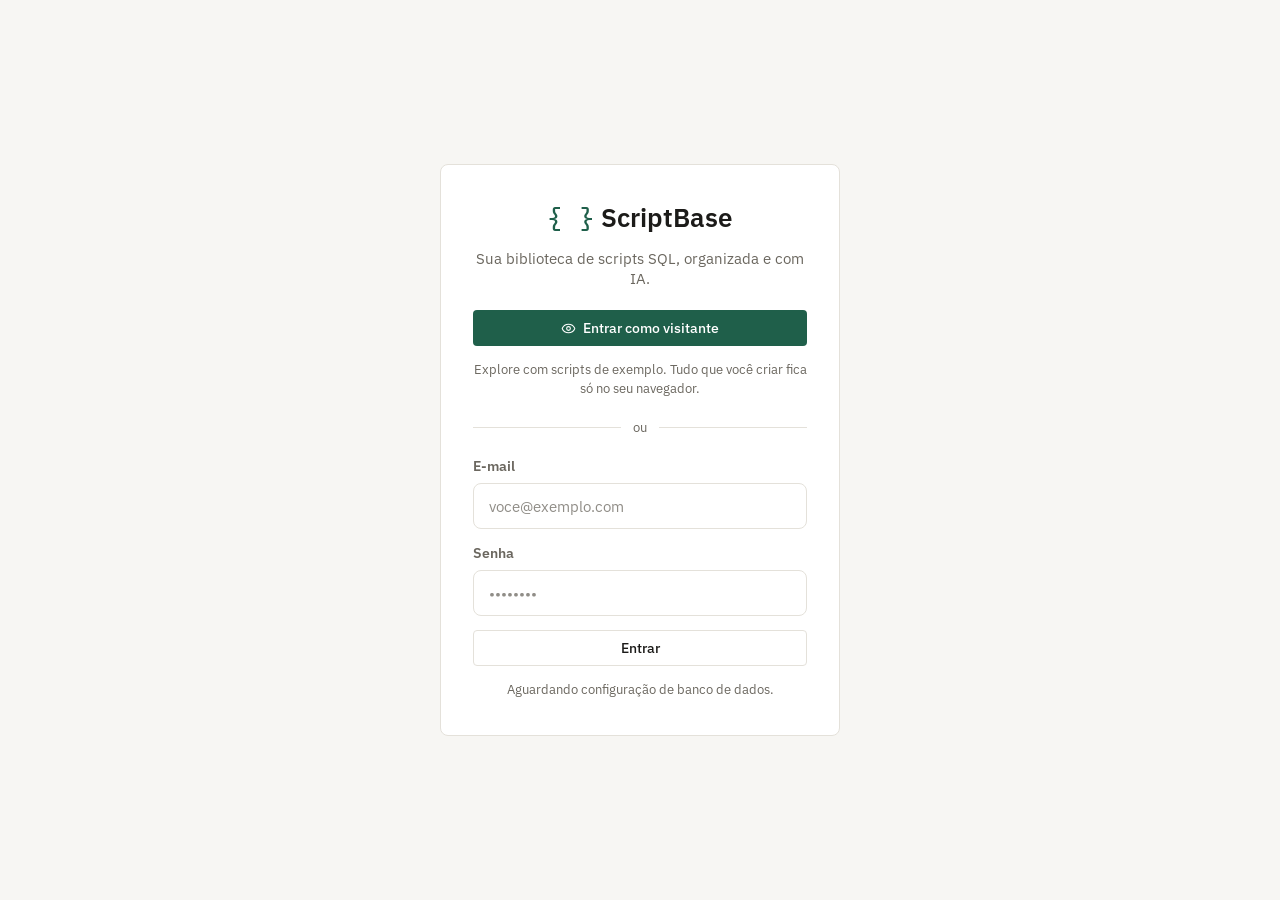
==== index.html @ dbd71451 "style(etapa 2): cabecalho e botoes sem emojis, icones de linha, busca com atalho" ====
<!DOCTYPE html>
<html lang="pt-BR">
<head>
    <meta charset="UTF-8">
    <meta name="viewport" content="width=device-width, initial-scale=1.0">
    <title>ScriptBase | Biblioteca de Scripts SQL com IA</title>
    <meta name="description" content="Biblioteca pessoal de scripts SQL com busca, tags, histórico e diagnóstico de erros com IA.">

    <link rel="preconnect" href="https://fonts.googleapis.com">
    <link rel="preconnect" href="https://fonts.gstatic.com" crossorigin>
    <link href="https://fonts.googleapis.com/css2?family=IBM+Plex+Mono:wght@400;500&family=IBM+Plex+Sans:wght@400;500;600&display=swap" rel="stylesheet">
    <!-- Prism.js (o realce de sintaxe usa as cores do tema em styles.css) -->
    <link rel="stylesheet" href="styles.css">
    <script src="theme.js"></script>
</head>
<body>

    <!-- Ícones de linha (estilo Lucide), usados com <svg class="icon"><use href="#i-nome"/></svg> -->
    <svg width="0" height="0" style="position:absolute" aria-hidden="true" focusable="false">
        <symbol id="i-search" viewBox="0 0 24 24"><circle cx="11" cy="11" r="7"/><path d="m20 20-3.5-3.5"/></symbol>
        <symbol id="i-alert" viewBox="0 0 24 24"><path d="M12 9v4M12 17h.01"/><path d="M10.3 3.9 1.8 18a2 2 0 0 0 1.7 3h17a2 2 0 0 0 1.7-3L13.7 3.9a2 2 0 0 0-3.4 0Z"/></symbol>
        <symbol id="i-download" viewBox="0 0 24 24"><path d="M12 3v12M7 10l5 5 5-5M5 21h14"/></symbol>
        <symbol id="i-upload" viewBox="0 0 24 24"><path d="M12 21V9M7 14l5-5 5 5M5 3h14"/></symbol>
        <symbol id="i-plus" viewBox="0 0 24 24"><path d="M12 5v14M5 12h14"/></symbol>
        <symbol id="i-x" viewBox="0 0 24 24"><path d="M18 6 6 18M6 6l12 12"/></symbol>
        <symbol id="i-copy" viewBox="0 0 24 24"><rect x="9" y="9" width="11" height="11" rx="2"/><path d="M5 15V6a2 2 0 0 1 2-2h8"/></symbol>
        <symbol id="i-files" viewBox="0 0 24 24"><path d="M20 7h-3a2 2 0 0 1-2-2V2"/><path d="M9 18a2 2 0 0 1-2-2V4a2 2 0 0 1 2-2h7l4 4v10a2 2 0 0 1-2 2Z"/><path d="M3 7.6v12.8A1.6 1.6 0 0 0 4.6 22h9.8"/></symbol>
        <symbol id="i-trash" viewBox="0 0 24 24"><path d="M3 6h18"/><path d="M19 6v14a2 2 0 0 1-2 2H7a2 2 0 0 1-2-2V6"/><path d="M8 6V4a2 2 0 0 1 2-2h4a2 2 0 0 1 2 2v2"/><path d="M10 11v6M14 11v6"/></symbol>
        <symbol id="i-save" viewBox="0 0 24 24"><path d="M15.2 3a2 2 0 0 1 1.4.6l3.8 3.8a2 2 0 0 1 .6 1.4V19a2 2 0 0 1-2 2H5a2 2 0 0 1-2-2V5a2 2 0 0 1 2-2z"/><path d="M17 21v-7a1 1 0 0 0-1-1H8a1 1 0 0 0-1 1v7"/><path d="M7 3v4a1 1 0 0 0 1 1h7"/></symbol>
        <symbol id="i-sparkles" viewBox="0 0 24 24"><path d="M9.9 15.5A2 2 0 0 0 8.5 14.1l-6.1-1.6a.5.5 0 0 1 0-1L8.5 9.9A2 2 0 0 0 9.9 8.5l1.6-6.1a.5.5 0 0 1 1 0l1.6 6.1a2 2 0 0 0 1.4 1.4l6.1 1.6a.5.5 0 0 1 0 1l-6.1 1.6a2 2 0 0 0-1.4 1.4l-1.6 6.1a.5.5 0 0 1-1 0z"/><path d="M20 3v4M22 5h-4"/></symbol>
        <symbol id="i-star" viewBox="0 0 24 24"><path d="m12 3 2.7 5.6 6.1.9-4.4 4.3 1 6.1L12 17l-5.4 2.9 1-6.1L3.2 9.5l6.1-.9L12 3Z"/></symbol>
        <symbol id="i-image" viewBox="0 0 24 24"><rect x="3" y="3" width="18" height="18" rx="2"/><circle cx="9" cy="9" r="2"/><path d="m21 15-3.1-3.1a2 2 0 0 0-2.8 0L6 21"/></symbol>
        <symbol id="i-eye" viewBox="0 0 24 24"><path d="M2.1 12.3a1 1 0 0 1 0-.7 10.8 10.8 0 0 1 19.8 0 1 1 0 0 1 0 .7 10.8 10.8 0 0 1-19.8 0"/><circle cx="12" cy="12" r="3"/></symbol>
    </svg>

    <!-- ============================================================
         TELA DE ENTRADA (visitante ou dono)
         ============================================================ -->
    <section id="authScreen" class="auth-screen">
        <div class="auth-card">
            <div class="auth-logo"><span>{ }</span> ScriptBase</div>
            <p class="auth-tagline">Sua biblioteca de scripts SQL, organizada e com IA.</p>

            <button type="button" class="btn btn-primary btn-block" id="btnVisitor"><svg class="icon" aria-hidden="true"><use href="#i-eye"/></svg>Entrar como visitante</button>
            <p class="auth-hint">Explore com scripts de exemplo. Tudo que você criar fica só no seu navegador.</p>

            <div class="auth-divider"><span>ou</span></div>

            <form id="loginForm" autocomplete="on">
                <div class="input-group">
                    <label for="loginEmail">E-mail</label>
                    <input type="email" id="loginEmail" placeholder="voce@exemplo.com" autocomplete="username" required>
                </div>
                <div class="input-group">
                    <label for="loginPassword">Senha</label>
                    <input type="password" id="loginPassword" placeholder="••••••••" autocomplete="current-password" required>
                </div>
                <button type="submit" class="btn btn-outline btn-block" id="btnLogin">Entrar</button>
                <p class="auth-hint" id="authHint">Entre com seu e-mail e senha.</p>
                <p class="auth-error" id="authError" role="alert" hidden></p>
            </form>
        </div>
    </section>

    <!-- ============================================================
         APLICAÇÃO
         ============================================================ -->
    <div id="appShell" class="app-shell" hidden>

        <header class="topbar">
            <div class="logo"><h1><span>{ }</span> ScriptBase</h1></div>

            <div class="topbar-actions">
                <div class="search-bar">
                    <svg class="icon search-icon" aria-hidden="true"><use href="#i-search"/></svg>
                    <input type="search" id="searchInput" placeholder="Buscar por título, descrição, erro ou código" aria-label="Buscar scripts" autocomplete="off">
                    <kbd>/</kbd>
                </div>
                <button type="button" class="btn btn-ai" id="btnAiDiagnose" title="Cole o erro e a IA indica o script"><svg class="icon" aria-hidden="true"><use href="#i-alert"/></svg>Diagnosticar erro</button>
                <button type="button" class="btn btn-quiet" id="btnExport" title="Baixar backup em JSON"><svg class="icon" aria-hidden="true"><use href="#i-download"/></svg>Exportar</button>
                <button type="button" class="btn btn-quiet" id="btnImport" title="Restaurar backup JSON"><svg class="icon" aria-hidden="true"><use href="#i-upload"/></svg>Importar</button>
                <input type="file" id="importFile" accept=".json" hidden>
                <button type="button" class="btn btn-primary" id="btnNew"><svg class="icon" aria-hidden="true"><use href="#i-plus"/></svg>Novo script</button>
                <div class="seg" role="group" aria-label="Tema">
                    <button type="button" data-t="light" aria-pressed="false">Claro</button>
                    <button type="button" data-t="system" aria-pressed="true">Auto</button>
                    <button type="button" data-t="dark" aria-pressed="false">Escuro</button>
                </div>
                <div class="user-chip">
                    <span class="user-badge" id="userBadge">Visitante</span>
                    <button type="button" class="btn btn-sm btn-outline" id="btnLogout">Sair</button>
                </div>
            </div>
        </header>

        <div class="toolbar">
            <div class="tags-filter" id="tagsFilterBar" role="toolbar" aria-label="Filtrar por tag"></div>
            <div class="sort-box">
                <label for="sortSelect">Ordenar</label>
                <select id="sortSelect">
                    <option value="recent">Mais recentes</option>
                    <option value="alpha">A → Z</option>
                    <option value="used">Mais copiados</option>
                </select>
            </div>
        </div>

        <main>
            <div class="grid-container" id="cardsGrid"></div>
        </main>
    </div>

    <!-- ============================================================
         MODAL: EDITOR DE SCRIPT
         ============================================================ -->
    <div class="overlay" id="editorOverlay" role="dialog" aria-modal="true" aria-labelledby="editorTitle">
        <div class="modal editor-container">
            <div class="modal-header">
                <h2 id="editorTitle">Novo Script</h2>
                <div class="modal-header-actions">
                    <button type="button" class="btn btn-outline" id="btnModalCopy" hidden><svg class="icon" aria-hidden="true"><use href="#i-copy"/></svg>Copiar código</button>
                    <button type="button" class="btn btn-outline" id="btnCloseEditor"><svg class="icon" aria-hidden="true"><use href="#i-x"/></svg>Fechar</button>
                </div>
            </div>

            <div class="modal-body editor-body">
                <input type="hidden" id="scriptId">

                <div class="input-group full-width">
                    <label for="scriptTitle">Título da Query / Cenário</label>
                    <input type="text" id="scriptTitle" placeholder="Ex: Correção de CFOP dos produtos" maxlength="150">
                </div>

                <div class="input-group full-width">
                    <label>Módulo / Tags</label>
                    <div class="tags-selector" id="tagsSelector"></div>
                    <div class="new-tag-row">
                        <input type="text" id="newTagInput" placeholder="Criar nova tag e pressionar Enter" maxlength="30">
                        <button type="button" class="btn btn-sm btn-outline" id="btnAddTag">+ Tag</button>
                    </div>
                </div>

                <div class="input-group">
                    <label for="scriptError">Mensagem de Erro (opcional)</label>
                    <textarea id="scriptError" class="error-area" placeholder="Ex: [FireDAC][Phys][FB]Dynamic SQL Error..."></textarea>
                </div>

                <div class="input-group">
                    <label>Anexo (print da tela ou do erro)</label>
                    <div class="image-drop-zone" id="dropZone" tabindex="0">
                        <span id="dropZoneText">Arraste a imagem, cole (Ctrl+V) ou clique</span>
                        <input type="file" id="scriptImageFile" accept="image/*" hidden>
                        <img id="imagePreview" src="" alt="Pré-visualização do anexo" hidden>
                        <button type="button" class="btn btn-sm btn-outline" id="btnRemoveImage" hidden>Remover imagem</button>
                    </div>
                </div>

                <div class="input-group full-width">
                    <label for="scriptDesc">Descrição &amp; Funcionalidade</label>
                    <textarea id="scriptDesc" rows="2" placeholder="Contexto do problema e o que o script resolve..."></textarea>
                </div>

                <div class="input-group full-width">
                    <label for="scriptCode">
                        <span>Script SQL</span>
                        <span class="label-hint">Variáveis como @ID, {ID} ou [ID] pedem preenchimento ao copiar.</span>
                    </label>
                    <div class="code-wrapper">
                        <textarea id="scriptCode" spellcheck="false" autocapitalize="off" autocomplete="off"></textarea>
                        <pre aria-hidden="true"><code class="language-sql" id="codeHighlight"></code></pre>
                    </div>
                    <div class="sql-warning" id="sqlWarning" role="alert" hidden></div>
                    <div class="ai-row">
                        <button type="button" class="btn btn-sm btn-ai" id="btnAiSuggest"><svg class="icon" aria-hidden="true"><use href="#i-sparkles"/></svg>Sugerir título, descrição e tags com IA</button>
                        <span class="ai-status" id="aiSuggestStatus" aria-live="polite"></span>
                    </div>
                </div>

                <div class="logs-container full-width" id="logsContainer" hidden>
                    <div class="logs-title">Histórico de alterações</div>
                    <div id="logsList"></div>
                </div>
            </div>

            <div class="modal-footer">
                <div class="footer-left">
                    <button type="button" class="btn btn-danger" id="btnDelete" hidden><svg class="icon" aria-hidden="true"><use href="#i-trash"/></svg>Excluir</button>
                    <button type="button" class="btn btn-outline" id="btnDuplicate" hidden><svg class="icon" aria-hidden="true"><use href="#i-files"/></svg>Duplicar</button>
                </div>
                <div class="footer-right">
                    <button type="button" class="btn btn-outline" id="btnCancel">Cancelar</button>
                    <button type="button" class="btn btn-primary" id="btnSave"><svg class="icon" aria-hidden="true"><use href="#i-save"/></svg>Salvar</button>
                </div>
            </div>
        </div>
    </div>

    <!-- ============================================================
         MODAL: DIAGNÓSTICO DE ERRO COM IA
         ============================================================ -->
    <div class="overlay" id="aiOverlay" role="dialog" aria-modal="true" aria-labelledby="aiTitle">
        <div class="modal modal-md">
            <div class="modal-header">
                <h2 id="aiTitle">Diagnosticar erro</h2>
                <button type="button" class="btn btn-outline" id="btnAiClose"><svg class="icon" aria-hidden="true"><use href="#i-x"/></svg>Fechar</button>
            </div>
            <div class="modal-body">
                <div class="input-group">
                    <label for="aiErrorInput">Cole a mensagem de erro (ou descreva o problema do cliente)</label>
                    <textarea id="aiErrorInput" class="error-area ai-input" rows="5" placeholder="Ex: SQL error code = -206, Column unknown CFOP_S_E"></textarea>
                    <p class="label-hint">O erro e os títulos/descrições dos scripts são enviados ao Gemini para a análise. O código SQL não é enviado. Não inclua nomes ou dados de clientes.</p>
                </div>
                <div class="ai-row">
                    <button type="button" class="btn btn-ai" id="btnAiRun">Analisar</button>
                    <span class="ai-status" id="aiRunStatus" aria-live="polite"></span>
                </div>
                <div class="ai-result" id="aiResult" hidden></div>
            </div>
        </div>
    </div>

    <!-- ============================================================
         MODAL: PREENCHER VARIÁVEIS ANTES DE COPIAR
         ============================================================ -->
    <div class="overlay" id="varsOverlay" role="dialog" aria-modal="true" aria-labelledby="varsTitle">
        <div class="modal modal-md">
            <div class="modal-header">
                <h2 id="varsTitle">Preencher variáveis</h2>
                <button type="button" class="btn btn-outline" id="btnVarsCancel"><svg class="icon" aria-hidden="true"><use href="#i-x"/></svg>Cancelar</button>
            </div>
            <div class="modal-body">
                <p class="vars-intro">Este script tem variáveis. Preencha os valores e copie já pronto para rodar.</p>
                <div class="vars-fields" id="varsFields"></div>
                <pre class="vars-preview"><code class="language-sql" id="varsPreview"></code></pre>
            </div>
            <div class="modal-footer">
                <button type="button" class="btn btn-outline" id="btnVarsCopyRaw">Copiar sem preencher</button>
                <button type="button" class="btn btn-primary" id="btnVarsCopyFilled"><svg class="icon" aria-hidden="true"><use href="#i-copy"/></svg>Copiar com valores</button>
            </div>
        </div>
    </div>

    <div id="toast" role="status" aria-live="polite"></div>

    <!-- Prism.js -->
    <script src="https://cdnjs.cloudflare.com/ajax/libs/prism/1.29.0/prism.min.js"></script>
    <script src="https://cdnjs.cloudflare.com/ajax/libs/prism/1.29.0/components/prism-sql.min.js"></script>

    <!-- Ordem importa: dados de exemplo -> config -> SDK Supabase -> camada de dados -> IA -> interface -->
    <script src="seed.js"></script>
    <script src="config.js"></script>
    <script src="https://cdn.jsdelivr.net/npm/@supabase/supabase-js@2"></script>
    <script src="storage.js"></script>
    <script src="ai.js"></script>
    <script src="app.js"></script>
</body>
</html>
---- styles.css ----
/* ==========================================================
   ScriptBase | styles.css
   Tema "Livro-razão" (claro, escuro e automático).
   Ordem: tokens, base, auth, topbar, filtros, cards,
   modais, editor, IA, variáveis, toast, responsivo.
   ========================================================== */

/* ---------- Tokens: claro (padrão) ---------- */
:root {
    --bg: #F7F6F3;
    --card: #FFFFFF;
    --line: #E4E1DA;
    --text: #1C1B19;
    --muted: #6B675F;
    --accent: #1F5F4A;
    --accent-hover: #17493A;
    --accent-ink: #FFFFFF;
    --hover: #F0EEE9;
    --code: #F2F0EB;

    /* Realce de código */
    --k: #1F5F4A;
    --s: #8A5A1E;
    --c: #8F9690;
    --v: #3B5C8C;

    /* Pontos de categoria */
    --d-fiscal: #1F5F4A;
    --d-estoque: #8A5A1E;
    --d-financeiro: #3B5C8C;
    --d-vendas: #7A4A6B;
    --d-nfe: #2E7A86;
    --d-banco: #5E5A52;
    --d-geral: #9A968D;

    /* Estados */
    --danger: #B3382C;
    --success: #1F5F4A;
    --warning: #8A5A1E;

    --radius: 6px;
    --font-ui: 'IBM Plex Sans', system-ui, sans-serif;
    --font-mono: 'IBM Plex Mono', ui-monospace, Consolas, monospace;
    color-scheme: light;

    /* Nomes antigos, mantidos para não quebrar regras existentes */
    --bg-base: var(--bg);
    --bg-surface: var(--card);
    --bg-surface-hover: var(--hover);
    --ai: var(--accent);
    --ai-hover: var(--accent);
    --text-main: var(--text);
    --text-muted: var(--muted);
    --border: var(--line);
}

/* ---------- Tokens: escuro ---------- */
@media (prefers-color-scheme: dark) {
    :root:not([data-theme="light"]) {
        --bg: #121413;
        --card: #1A1D1B;
        --line: #2A2E2B;
        --text: #E9E7E1;
        --muted: #8F9690;
        --accent: #4FA37F;
        --accent-hover: #6BB896;
        --accent-ink: #0D1511;
        --hover: #202422;
        --code: #151816;
        --k: #4FA37F;
        --s: #C99A5B;
        --c: #6F776F;
        --v: #7FA3D6;
        --d-fiscal: #4FA37F;
        --d-estoque: #C99A5B;
        --d-financeiro: #7FA3D6;
        --d-vendas: #C08BB0;
        --d-nfe: #6BB8C4;
        --d-banco: #9C978C;
        --d-geral: #6F776F;
        --danger: #E0675B;
        --success: #4FA37F;
        --warning: #C99A5B;
        color-scheme: dark;
    }
}

:root[data-theme="dark"] {
    --bg: #121413;
    --card: #1A1D1B;
    --line: #2A2E2B;
    --text: #E9E7E1;
    --muted: #8F9690;
    --accent: #4FA37F;
    --accent-hover: #6BB896;
    --accent-ink: #0D1511;
    --hover: #202422;
    --code: #151816;
    --k: #4FA37F;
    --s: #C99A5B;
    --c: #6F776F;
    --v: #7FA3D6;
    --d-fiscal: #4FA37F;
    --d-estoque: #C99A5B;
    --d-financeiro: #7FA3D6;
    --d-vendas: #C08BB0;
    --d-nfe: #6BB8C4;
    --d-banco: #9C978C;
    --d-geral: #6F776F;
    --danger: #E0675B;
    --success: #4FA37F;
    --warning: #C99A5B;
    color-scheme: dark;
}

* { box-sizing: border-box; margin: 0; padding: 0; }

/* Garante que o atributo hidden sempre esconde, mesmo com display definido nas classes */
[hidden] { display: none !important; }

html, body { height: 100%; }

body {
    background-color: var(--bg);
    color: var(--text);
    font-family: var(--font-ui);
    overflow: hidden;
}

button, input, textarea, select { font-family: inherit; }

:focus-visible { outline: 2px solid var(--accent); outline-offset: 2px; }

/* ---------- Ícones de linha ---------- */
.icon {
    width: 15px; height: 15px; flex: none; fill: none; stroke: currentColor;
    stroke-width: 1.75; stroke-linecap: round; stroke-linejoin: round; vertical-align: -0.2em;
}
.badge-danger .icon, .sql-warning .icon { width: 13px; height: 13px; margin-right: 5px; }

/* ---------- Botões ---------- */
.btn {
    padding: 8px 14px; border-radius: 4px; border: 1px solid transparent; font-weight: 500; cursor: pointer;
    transition: background-color 0.15s, border-color 0.15s, color 0.15s; display: inline-flex; align-items: center;
    justify-content: center; gap: 7px;
    font-size: 0.88rem; color: var(--text); background: transparent; white-space: nowrap;
}
.btn:disabled { opacity: 0.5; cursor: not-allowed; }
.btn-primary { background-color: var(--accent); color: var(--accent-ink); }
.btn-primary:hover:not(:disabled) { background-color: var(--accent-hover); }
.btn-outline { border-color: var(--line); }
.btn-outline:hover:not(:disabled) { background-color: var(--hover); border-color: var(--muted); }
.btn-quiet { color: var(--muted); }
.btn-quiet:hover:not(:disabled) { background-color: var(--hover); color: var(--text); }
.btn-danger { border-color: var(--danger); color: var(--danger); }
.btn-danger:hover:not(:disabled) { background-color: var(--danger); color: var(--bg); }
.btn-ai {
    background: transparent; border-color: var(--accent); color: var(--accent);
}
.btn-ai:hover:not(:disabled) { background: var(--hover); border-color: var(--accent); color: var(--accent); }
.btn-sm { padding: 5px 10px; font-size: 0.8rem; }
.btn-block { width: 100%; }

/* ---------- Seletor de tema ---------- */
.seg { display: inline-flex; border: 1px solid var(--line); border-radius: 4px; overflow: hidden; }
.seg button {
    border: 0; background: transparent; height: 32px; padding: 0 10px; cursor: pointer;
    color: var(--muted); font-size: 0.75rem;
}
.seg button + button { border-left: 1px solid var(--line); }
.seg button:hover { color: var(--text); }
.seg button[aria-pressed="true"] { background: var(--hover); color: var(--text); font-weight: 500; }

/* ---------- Campos ---------- */
.input-group { display: flex; flex-direction: column; gap: 8px; }
.input-group label {
    font-size: 0.9rem; font-weight: 600; color: var(--muted);
    display: flex; justify-content: space-between; align-items: center; gap: 10px; flex-wrap: wrap;
}
.label-hint { font-size: 0.78rem; font-weight: 400; color: var(--warning); }

input[type="text"], input[type="email"], input[type="password"], input[type="search"], textarea, select {
    background-color: var(--card); border: 1px solid var(--line); border-radius: 8px;
    color: var(--text); padding: 12px 15px; font-size: 0.95rem; transition: border 0.2s; width: 100%;
}
input:focus, textarea:focus, select:focus { outline: none; border-color: var(--accent); }
input::placeholder, textarea::placeholder { color: var(--muted); opacity: 0.75; }
textarea { resize: vertical; }

/* ==========================================================
   TELA DE ENTRADA
   ========================================================== */
.auth-screen {
    position: fixed; inset: 0; z-index: 3000; display: flex; align-items: center; justify-content: center;
    padding: 20px; overflow-y: auto; background: var(--bg);
}
.auth-card {
    width: 100%; max-width: 400px; background: var(--card); border: 1px solid var(--line);
    border-radius: 8px; padding: 36px 32px;
    display: flex; flex-direction: column; gap: 14px;
}
.auth-logo { font-size: 1.6rem; font-weight: 600; color: var(--text); text-align: center; }
.auth-logo span { color: var(--accent); font-family: var(--font-mono); font-weight: 500; }
.auth-tagline { text-align: center; color: var(--muted); font-size: 0.95rem; margin-bottom: 8px; }
.auth-hint { font-size: 0.8rem; color: var(--muted); text-align: center; line-height: 1.5; }
.auth-error { font-size: 0.85rem; color: var(--danger); text-align: center; }
.auth-divider { display: flex; align-items: center; gap: 12px; color: var(--muted); font-size: 0.8rem; margin: 6px 0; }
.auth-divider::before, .auth-divider::after { content: ''; flex: 1; height: 1px; background: var(--line); }
#loginForm { display: flex; flex-direction: column; gap: 14px; }

/* ==========================================================
   APLICAÇÃO
   ========================================================== */
.app-shell { height: 100vh; height: 100dvh; display: flex; flex-direction: column; }

.topbar {
    background-color: var(--bg); border-bottom: 1px solid var(--line);
    padding: 16px 40px; display: flex; justify-content: space-between; align-items: center; gap: 20px; flex-wrap: wrap;
}
.logo h1 { font-size: 1.2rem; font-weight: 600; color: var(--text); display: flex; align-items: center; gap: 10px; }
.logo h1 span { color: var(--accent); font-family: var(--font-mono); font-weight: 500; }

.topbar-actions { display: flex; gap: 12px; align-items: center; flex: 1; justify-content: flex-end; flex-wrap: wrap; }
.search-bar { flex: 1; max-width: 420px; min-width: 200px; position: relative; }
.search-bar input { border-radius: 4px; background-color: var(--card); padding: 8px 34px 8px 34px; font-size: 0.88rem; }
.search-bar .search-icon { position: absolute; left: 11px; top: 50%; transform: translateY(-50%); color: var(--muted); pointer-events: none; }
kbd {
    font: 500 11px var(--font-mono); border: 1px solid var(--line); border-bottom-width: 2px; border-radius: 3px;
    padding: 0 5px; color: var(--muted); background: var(--card);
}
.search-bar kbd { position: absolute; right: 9px; top: 50%; transform: translateY(-50%); pointer-events: none; }

.user-chip { display: flex; align-items: center; gap: 8px; padding-left: 12px; border-left: 1px solid var(--line); }
.user-badge {
    font-size: 0.75rem; font-weight: 600; padding: 4px 10px; border-radius: 4px;
    background: transparent; color: var(--warning); border: 1px solid var(--warning);
}
.user-badge.owner { color: var(--success); border-color: var(--success); }

/* ---------- Filtros ---------- */
.toolbar {
    display: flex; align-items: center; justify-content: space-between; gap: 20px;
    padding: 12px 40px; background-color: var(--bg); border-bottom: 1px solid var(--line);
}
.tags-filter { display: flex; gap: 10px; overflow-x: auto; flex: 1; padding-bottom: 2px; }
.tag-chip {
    background: transparent; border: 1px solid var(--line); color: var(--muted); padding: 6px 15px;
    border-radius: 20px; cursor: pointer; transition: 0.2s; white-space: nowrap; font-size: 0.85rem; font-weight: 600;
}
.tag-chip:hover { border-color: var(--accent); color: var(--text); }
.tag-chip.active { background: var(--accent); color: var(--accent-ink); border-color: var(--accent); }

.sort-box { display: flex; align-items: center; gap: 8px; }
.sort-box label { font-size: 0.8rem; color: var(--muted); font-weight: 600; }
.sort-box select { width: auto; padding: 7px 12px; font-size: 0.85rem; background-color: var(--card); }

/* ---------- Grid de cards ---------- */
main { flex: 1; padding: 30px 40px; overflow-y: auto; }
.grid-container { display: grid; grid-template-columns: repeat(auto-fill, minmax(320px, 1fr)); gap: 24px; }

.card {
    background-color: var(--card); border: 1px solid var(--line); border-radius: var(--radius);
    padding: 22px; cursor: pointer; transition: all 0.25s ease; display: flex; flex-direction: column;
    min-height: 260px; position: relative; overflow: hidden;
}
.card:hover, .card:focus-visible { transform: translateY(-5px); border-color: var(--accent); }

.btn-star {
    position: absolute; top: 14px; right: 14px; background: transparent; border: none; padding: 4px;
    cursor: pointer; color: var(--muted); opacity: 0.6; transition: color 0.15s, opacity 0.15s; z-index: 5;
    display: grid; place-items: center;
}
.btn-star .icon { width: 17px; height: 17px; }
.btn-star:hover { opacity: 1; }
.btn-star[aria-pressed="true"] { color: var(--accent); opacity: 1; }
.btn-star[aria-pressed="true"] .icon { fill: currentColor; }

.card h3 {
    font-size: 1.05rem; color: var(--text); margin-bottom: 8px; padding-right: 40px; line-height: 1.4;
    white-space: nowrap; overflow: hidden; text-overflow: ellipsis; font-weight: 500;
}
.card h3 .icon-image { margin-left: 8px; vertical-align: text-bottom; opacity: 0.8; }
.card p.card-desc {
    font-size: 0.88rem; color: var(--muted); overflow: hidden; margin-bottom: 10px;
    display: -webkit-box; -webkit-line-clamp: 2; -webkit-box-orient: vertical; line-clamp: 2;
}
.card-snippet {
    font-family: var(--font-mono); font-size: 0.75rem; color: var(--text); background: var(--code);
    border: 1px solid var(--line); border-radius: 4px; padding: 8px 10px; margin-bottom: 10px; flex: 1;
    overflow: hidden; white-space: pre; text-overflow: ellipsis; max-height: 74px;
}
.card-tags { display: flex; gap: 5px; flex-wrap: wrap; margin-bottom: 10px; }
.card-tags span {
    background: var(--bg); border: 1px solid var(--line); font-size: 0.7rem; padding: 3px 8px;
    border-radius: 4px; color: var(--muted);
}
.card-tags .badge-danger {
    border-color: var(--danger); color: var(--danger); background: transparent; font-weight: 600;
}
.card-footer {
    border-top: 1px solid var(--line); padding-top: 12px; font-size: 0.78rem; color: var(--muted);
    display: flex; justify-content: space-between; align-items: center; gap: 8px;
}
.empty-state { text-align: center; color: var(--muted); grid-column: 1 / -1; margin-top: 50px; line-height: 1.7; }
.empty-state h2 { color: var(--text); margin-bottom: 6px; }

/* ==========================================================
   MODAIS (base)
   ========================================================== */
.overlay {
    position: fixed; inset: 0; background-color: rgba(0, 0, 0, 0.55);
    display: flex; justify-content: center; align-items: center; padding: 16px;
    opacity: 0; visibility: hidden; pointer-events: none; transition: opacity 0.25s ease, visibility 0.25s; z-index: 1000;
}
.overlay.active { opacity: 1; visibility: visible; pointer-events: all; }
#aiOverlay, #varsOverlay { z-index: 1100; }

.modal {
    background-color: var(--bg); width: 100%; border-radius: 8px; border: 1px solid var(--line);
    display: flex; flex-direction: column; overflow: hidden; max-height: 95vh;
    transform: scale(0.96); transition: transform 0.25s ease;
}
.overlay.active .modal { transform: scale(1); }
.modal-md { max-width: 640px; }
.editor-container { max-width: 1000px; height: 95vh; }

.modal-header {
    padding: 18px 28px; border-bottom: 1px solid var(--line); background-color: var(--card);
    display: flex; justify-content: space-between; align-items: center; gap: 12px;
}
.modal-header h2 { font-size: 1.15rem; color: var(--text); font-weight: 600; }
.modal-header-actions { display: flex; gap: 10px; }
.modal-body { padding: 26px 28px; overflow-y: auto; flex: 1; display: flex; flex-direction: column; gap: 18px; }
.modal-footer {
    padding: 16px 28px; border-top: 1px solid var(--line); background-color: var(--card);
    display: flex; justify-content: space-between; align-items: center; gap: 12px; flex-wrap: wrap;
}
.footer-left, .footer-right { display: flex; gap: 12px; align-items: center; }
.footer-right { margin-left: auto; }

/* ==========================================================
   EDITOR
   ========================================================== */
.editor-body { display: grid; gap: 20px; grid-template-columns: 1fr 1fr; align-content: start; }
.full-width { grid-column: 1 / -1; }

.error-area { font-family: var(--font-mono); color: var(--danger); height: 110px; resize: vertical; font-size: 0.85rem; }

/* Tags */
.tags-selector { display: flex; gap: 8px; flex-wrap: wrap; margin-top: 2px; }
.tag-pill {
    background: var(--card); border: 1px solid var(--line); padding: 6px 14px; border-radius: 20px;
    cursor: pointer; font-size: 0.85rem; color: var(--muted); transition: 0.2s; user-select: none;
}
.tag-pill:hover { border-color: var(--text); color: var(--text); }
.tag-pill.active {
    background: var(--hover); border-color: var(--accent); color: var(--accent); font-weight: 600;
}
.new-tag-row { display: flex; gap: 8px; margin-top: 4px; }
.new-tag-row input { max-width: 280px; padding: 8px 12px; font-size: 0.85rem; }

/* Realce de sintaxe: textarea transparente por cima do <pre> */
.code-wrapper { position: relative; height: 300px; background-color: var(--code); border-radius: 8px; border: 1px solid var(--line); }
.code-wrapper:focus-within { border-color: var(--accent); }
.code-wrapper textarea, .code-wrapper pre {
    margin: 0 !important; padding: 15px !important; border: none !important; border-radius: 0 !important;
    width: 100%; height: 100%; position: absolute; top: 0; left: 0; box-sizing: border-box;
    font-family: var(--font-mono) !important; font-size: 14px !important;
    line-height: 1.5 !important; letter-spacing: 0 !important; tab-size: 4; white-space: pre !important;
    word-break: normal !important; overflow: auto !important;
}
.code-wrapper textarea {
    color: transparent !important; background: transparent !important; caret-color: var(--text);
    z-index: 2; resize: none; outline: none; box-shadow: none !important;
}
.code-wrapper pre { z-index: 1; pointer-events: none; overflow: hidden !important; background: transparent !important; text-shadow: none !important; }
.code-wrapper code { font-family: inherit !important; font-size: inherit !important; line-height: inherit !important; text-shadow: none !important; }
/* Se o Prism não carregar (CDN bloqueado), mostra o texto puro do textarea */
.code-wrapper.no-prism textarea { color: var(--text) !important; }
.code-wrapper.no-prism pre { display: none; }

/* Realce de sintaxe (Prism) nas cores do tema */
code[class*="language-"], pre[class*="language-"] { color: var(--text); text-shadow: none; background: none; }
.token.comment, .token.prolog { color: var(--c); font-style: italic; }
.token.keyword { color: var(--k); font-weight: 500; }
.token.string { color: var(--s); }
.token.variable { color: var(--v); }
.token.number, .token.function, .token.boolean { color: var(--text); }
.token.operator, .token.punctuation { color: var(--muted); }

/* Aviso de SQL perigoso */
.sql-warning {
    background: transparent; border: 1px solid var(--danger); color: var(--danger);
    border-radius: 8px; padding: 10px 14px; font-size: 0.85rem; line-height: 1.5;
}

/* Linha de IA */
.ai-row { display: flex; align-items: center; gap: 12px; flex-wrap: wrap; }
.ai-status { font-size: 0.82rem; color: var(--muted); }
.ai-status.error { color: var(--danger); }

/* Drop zone da imagem */
.image-drop-zone {
    border: 2px dashed var(--line); padding: 20px; border-radius: 8px; text-align: center; cursor: pointer;
    background-color: var(--card); transition: all 0.3s ease; display: flex; flex-direction: column;
    align-items: center; justify-content: center; gap: 10px; height: 110px; min-height: 110px;
}
.image-drop-zone:hover, .image-drop-zone:focus-visible { border-color: var(--muted); }
.image-drop-zone.dragover { border-color: var(--accent); background-color: var(--hover); }
.image-drop-zone.has-image { height: auto; }
.image-drop-zone span { color: var(--muted); font-size: 0.9rem; pointer-events: none; }
.image-drop-zone img { max-width: 100%; max-height: 200px; border-radius: 4px; }

/* Histórico */
.logs-container { background: var(--card); border: 1px solid var(--line); border-radius: 8px; padding: 15px; }
.logs-title { font-size: 0.9rem; font-weight: 600; margin-bottom: 10px; color: var(--text); }
.log-item { font-size: 0.85rem; padding: 8px 0; border-bottom: 1px solid var(--line); color: var(--muted); }
.log-item:last-child { border-bottom: none; padding-bottom: 0; }
.log-date { color: var(--accent); font-weight: 600; }

/* ==========================================================
   DIAGNÓSTICO COM IA
   ========================================================== */
.ai-input { color: var(--text); height: auto; min-height: 120px; }
.ai-result { display: flex; flex-direction: column; gap: 14px; }
.ai-result .ai-summary {
    background: var(--hover); border: 1px solid var(--line); border-radius: 8px;
    padding: 14px 16px; font-size: 0.9rem; line-height: 1.6; color: var(--text);
}
.ai-candidate {
    background: var(--card); border: 1px solid var(--line); border-radius: 8px; padding: 14px 16px;
    display: flex; flex-direction: column; gap: 8px; cursor: pointer; transition: 0.2s;
}
.ai-candidate:hover { border-color: var(--accent); }
.ai-candidate h4 { font-size: 0.95rem; color: var(--text); font-weight: 500; display: flex; justify-content: space-between; gap: 10px; }
.ai-candidate p { font-size: 0.85rem; color: var(--muted); line-height: 1.5; }
.ai-confidence {
    font-size: 0.72rem; font-weight: 600; padding: 2px 8px; border-radius: 4px; background: transparent;
    color: var(--success); border: 1px solid var(--success); white-space: nowrap;
}
.ai-confidence.mid { color: var(--warning); border-color: var(--warning); }
.ai-confidence.low { color: var(--danger); border-color: var(--danger); }

/* ==========================================================
   VARIÁVEIS ANTES DE COPIAR
   ========================================================== */
.vars-intro { font-size: 0.9rem; color: var(--muted); line-height: 1.5; }
.vars-fields { display: grid; grid-template-columns: repeat(auto-fit, minmax(200px, 1fr)); gap: 14px; }
.vars-fields label { font-family: var(--font-mono); color: var(--warning); }
.vars-preview {
    background: var(--code); border: 1px solid var(--line); border-radius: 8px; padding: 14px !important;
    margin: 0 !important; max-height: 220px; overflow: auto; font-size: 13px !important; line-height: 1.5 !important;
}
.vars-preview code { font-family: var(--font-mono) !important; text-shadow: none !important; }

/* ==========================================================
   TOAST
   ========================================================== */
#toast {
    visibility: hidden; min-width: 250px; max-width: 90vw; background-color: var(--accent); color: var(--accent-ink);
    text-align: center; border-radius: 6px; padding: 14px 18px; position: fixed; z-index: 5000;
    left: 50%; bottom: 30px; transform: translateX(-50%); font-weight: 600; font-size: 0.92rem;
    opacity: 0; transition: opacity 0.3s, bottom 0.3s;
}
#toast.show { visibility: visible; opacity: 1; bottom: 50px; }
#toast.error { background-color: var(--danger); color: var(--bg); }

/* ==========================================================
   RESPONSIVO
   ========================================================== */
@media (max-width: 900px) {
    .topbar, .toolbar { padding-left: 20px; padding-right: 20px; }
    main { padding: 20px; }
    .topbar-actions { justify-content: flex-start; }
    .search-bar { max-width: none; flex-basis: 100%; order: -1; }
    .user-chip { border-left: none; padding-left: 0; }
    .editor-body { grid-template-columns: 1fr; }
    .editor-container { height: 100%; max-height: 100vh; border-radius: 0; }
    .overlay { padding: 0; }
    .modal-md { max-height: 100vh; border-radius: 0; height: 100%; }
    .toolbar { flex-direction: column; align-items: stretch; gap: 10px; }
    .sort-box { justify-content: flex-end; }
}

@media (max-width: 520px) {
    .grid-container { grid-template-columns: 1fr; }
    .btn { padding: 9px 14px; }
    .modal-header, .modal-body, .modal-footer { padding-left: 18px; padding-right: 18px; }
    .auth-card { padding: 28px 22px; }
}

@media (prefers-reduced-motion: reduce) {
    * { transition: none !important; }
}
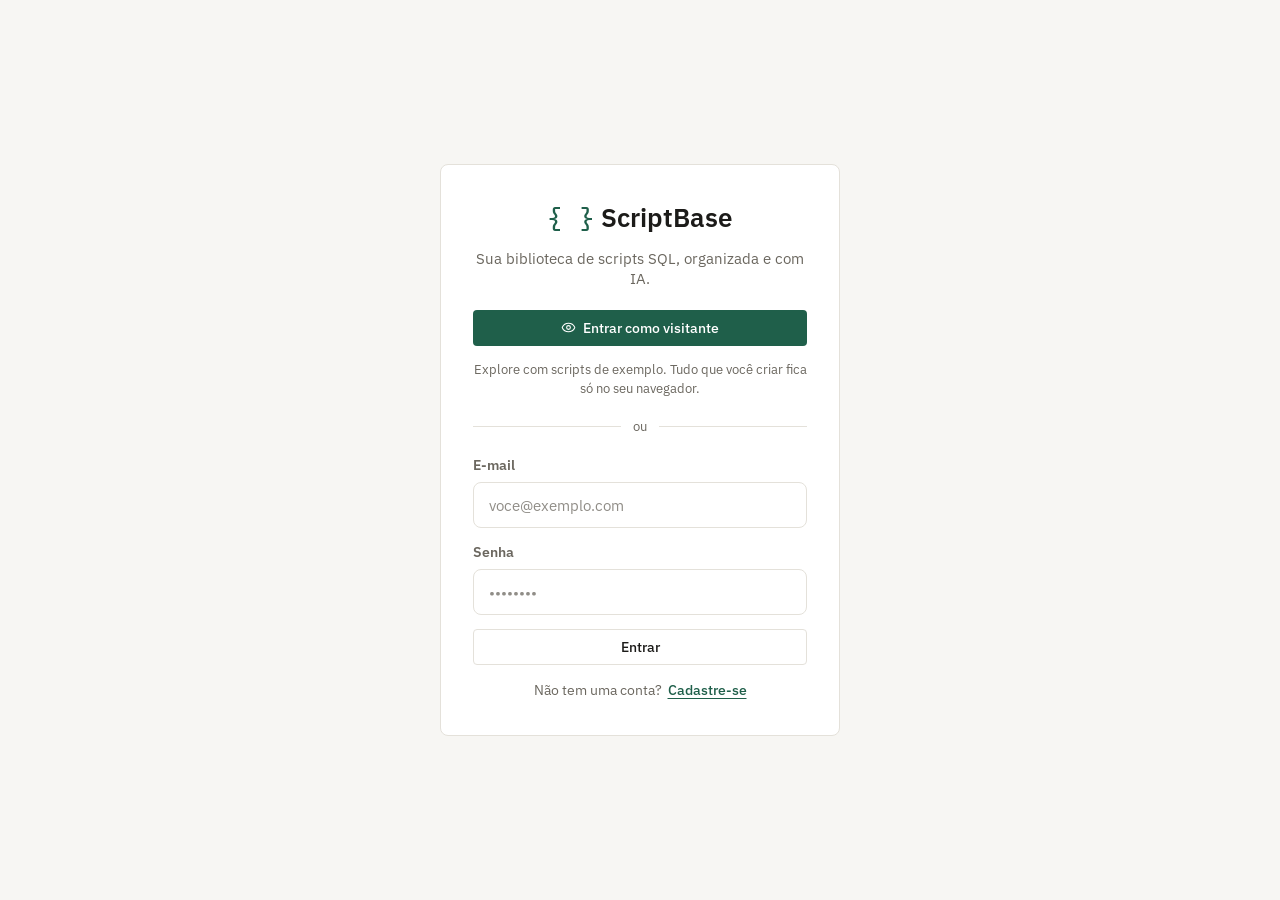
==== commit 3154f1aa: "feat: implementa criacao de conta com alternancia entre login e cadastro" ====
--- a/index.html
+++ b/index.html
@@ -56,7 +56,11 @@
                     <input type="password" id="loginPassword" placeholder="••••••••" autocomplete="current-password" required>
                 </div>
                 <button type="submit" class="btn btn-outline btn-block" id="btnLogin">Entrar</button>
-                <p class="auth-hint" id="authHint">Entre com seu e-mail e senha.</p>
+                <div class="auth-switch">
+                    <span id="authSwitchText">Não tem uma conta?</span>
+                    <button type="button" class="btn-link" id="btnToggleAuthMode">Cadastre-se</button>
+                </div>
+                <p class="auth-hint" id="authHint" hidden></p>
                 <p class="auth-error" id="authError" role="alert" hidden></p>
             </form>
         </div>
@@ -77,8 +81,8 @@
                     <kbd>/</kbd>
                 </div>
                 <button type="button" class="btn btn-ai" id="btnAiDiagnose" title="Cole o erro e a IA indica o script"><svg class="icon" aria-hidden="true"><use href="#i-alert"/></svg>Diagnosticar erro</button>
-                <button type="button" class="btn btn-quiet" id="btnExport" title="Baixar backup em JSON"><svg class="icon" aria-hidden="true"><use href="#i-download"/></svg>Exportar</button>
-                <button type="button" class="btn btn-quiet" id="btnImport" title="Restaurar backup JSON"><svg class="icon" aria-hidden="true"><use href="#i-upload"/></svg>Importar</button>
+                <button type="button" class="btn btn-quiet" id="btnExport" title="Baixar backup em JSON"><svg class="icon" aria-hidden="true"><use href="#i-download"/></svg><span>Exportar</span></button>
+                <button type="button" class="btn btn-quiet" id="btnImport" title="Restaurar backup JSON"><svg class="icon" aria-hidden="true"><use href="#i-upload"/></svg><span>Importar</span></button>
                 <input type="file" id="importFile" accept=".json" hidden>
                 <button type="button" class="btn btn-primary" id="btnNew"><svg class="icon" aria-hidden="true"><use href="#i-plus"/></svg>Novo script</button>
                 <div class="seg" role="group" aria-label="Tema">
@@ -106,7 +110,14 @@
         </div>
 
         <main>
-            <div class="grid-container" id="cardsGrid"></div>
+            <div class="script-list" id="cardsGrid"></div>
+            <div class="foot" id="listFoot">
+                <span><kbd>/</kbd> buscar</span>
+                <span><kbd>↑</kbd><kbd>↓</kbd> navegar</span>
+                <span><kbd>Enter</kbd> ver código</span>
+                <span><kbd>C</kbd> copiar</span>
+                <span><kbd>F</kbd> favoritar</span>
+            </div>
         </main>
     </div>
 
--- a/styles.css
+++ b/styles.css
@@ -130,6 +130,9 @@
 button, input, textarea, select { font-family: inherit; }
 
 :focus-visible { outline: 2px solid var(--accent); outline-offset: 2px; }
+button:focus-visible, input:focus-visible, textarea:focus-visible, select:focus-visible, [tabindex="0"]:focus-visible {
+    outline: 2px solid var(--accent); outline-offset: 2px;
+}
 
 /* ---------- Ícones de linha ---------- */
 .icon {
@@ -204,6 +207,15 @@
 .auth-tagline { text-align: center; color: var(--muted); font-size: 0.95rem; margin-bottom: 8px; }
 .auth-hint { font-size: 0.8rem; color: var(--muted); text-align: center; line-height: 1.5; }
 .auth-error { font-size: 0.85rem; color: var(--danger); text-align: center; }
+.auth-switch {
+    display: flex; align-items: center; justify-content: center; gap: 6px; font-size: 0.85rem; color: var(--muted);
+    margin-top: 2px;
+}
+.btn-link {
+    background: transparent; border: none; color: var(--accent); cursor: pointer; font-size: inherit;
+    font-weight: 500; text-decoration: underline; text-underline-offset: 3px; padding: 0;
+}
+.btn-link:hover { color: var(--accent-hover); }
 .auth-divider { display: flex; align-items: center; gap: 12px; color: var(--muted); font-size: 0.8rem; margin: 6px 0; }
 .auth-divider::before, .auth-divider::after { content: ''; flex: 1; height: 1px; background: var(--line); }
 #loginForm { display: flex; flex-direction: column; gap: 14px; }
@@ -237,72 +249,107 @@
 }
 .user-badge.owner { color: var(--success); border-color: var(--success); }
 
-/* ---------- Filtros ---------- */
+/* ---------- Filtros de categoria ---------- */
 .toolbar {
     display: flex; align-items: center; justify-content: space-between; gap: 20px;
     padding: 12px 40px; background-color: var(--bg); border-bottom: 1px solid var(--line);
 }
-.tags-filter { display: flex; gap: 10px; overflow-x: auto; flex: 1; padding-bottom: 2px; }
+.tags-filter { display: flex; gap: 4px; overflow-x: auto; flex: 1; padding-bottom: 2px; }
 .tag-chip {
-    background: transparent; border: 1px solid var(--line); color: var(--muted); padding: 6px 15px;
-    border-radius: 20px; cursor: pointer; transition: 0.2s; white-space: nowrap; font-size: 0.85rem; font-weight: 600;
-}
-.tag-chip:hover { border-color: var(--accent); color: var(--text); }
-.tag-chip.active { background: var(--accent); color: var(--accent-ink); border-color: var(--accent); }
+    border: 0; background: transparent; padding: 5px 10px; border-radius: 4px; cursor: pointer;
+    color: var(--muted); display: inline-flex; align-items: center; gap: 7px;
+    font-size: 0.88rem; font-weight: 400; transition: background-color 0.15s, color 0.15s;
+    white-space: nowrap;
+}
+.tag-chip:hover { background: var(--hover); color: var(--text); }
+.tag-chip.active, .tag-chip[aria-pressed="true"] {
+    color: var(--text); font-weight: 500; box-shadow: inset 0 -2px 0 var(--accent); border-radius: 0;
+    background: transparent;
+}
+.dot {
+    width: 7px; height: 7px; border-radius: 50%; background: var(--dc, var(--muted));
+    flex: none; display: inline-block;
+}
 
 .sort-box { display: flex; align-items: center; gap: 8px; }
 .sort-box label { font-size: 0.8rem; color: var(--muted); font-weight: 600; }
 .sort-box select { width: auto; padding: 7px 12px; font-size: 0.85rem; background-color: var(--card); }
 
-/* ---------- Grid de cards ---------- */
-main { flex: 1; padding: 30px 40px; overflow-y: auto; }
-.grid-container { display: grid; grid-template-columns: repeat(auto-fill, minmax(320px, 1fr)); gap: 24px; }
-
-.card {
-    background-color: var(--card); border: 1px solid var(--line); border-radius: var(--radius);
-    padding: 22px; cursor: pointer; transition: all 0.25s ease; display: flex; flex-direction: column;
-    min-height: 260px; position: relative; overflow: hidden;
-}
-.card:hover, .card:focus-visible { transform: translateY(-5px); border-color: var(--accent); }
+/* ---------- Lista de scripts ---------- */
+main { flex: 1; padding: 20px 40px 40px; overflow-y: auto; }
+.script-list {
+    border: 1px solid var(--line); background: var(--card); border-radius: var(--radius);
+    overflow: hidden; max-width: 1080px; margin: 0 auto;
+}
+
+.row {
+    border-top: 1px solid var(--line); position: relative;
+}
+.row:first-child { border-top: 0; }
+.row-head {
+    display: grid; grid-template-columns: 24px minmax(0, 1fr) auto 92px 32px; gap: 12px; align-items: center;
+    padding: 12px 14px; cursor: pointer;
+}
+.row:hover .row-head, .row.sel .row-head, .row-head:focus-visible { background: var(--hover); }
+.row-head:focus-visible { outline-offset: -2px; }
+.row.sel::before {
+    content: ''; position: absolute; left: 0; top: 0; bottom: 0; width: 2px; background: var(--accent);
+}
 
 .btn-star {
-    position: absolute; top: 14px; right: 14px; background: transparent; border: none; padding: 4px;
-    cursor: pointer; color: var(--muted); opacity: 0.6; transition: color 0.15s, opacity 0.15s; z-index: 5;
-    display: grid; place-items: center;
-}
-.btn-star .icon { width: 17px; height: 17px; }
-.btn-star:hover { opacity: 1; }
-.btn-star[aria-pressed="true"] { color: var(--accent); opacity: 1; }
+    background: transparent; border: none; padding: 2px; cursor: pointer; color: var(--line);
+    display: grid; place-items: center; transition: color 0.15s;
+}
+.btn-star .icon { width: 16px; height: 16px; }
+.btn-star:hover { color: var(--muted); }
+.btn-star[aria-pressed="true"] { color: var(--accent); }
 .btn-star[aria-pressed="true"] .icon { fill: currentColor; }
 
-.card h3 {
-    font-size: 1.05rem; color: var(--text); margin-bottom: 8px; padding-right: 40px; line-height: 1.4;
-    white-space: nowrap; overflow: hidden; text-overflow: ellipsis; font-weight: 500;
-}
-.card h3 .icon-image { margin-left: 8px; vertical-align: text-bottom; opacity: 0.8; }
-.card p.card-desc {
-    font-size: 0.88rem; color: var(--muted); overflow: hidden; margin-bottom: 10px;
-    display: -webkit-box; -webkit-line-clamp: 2; -webkit-box-orient: vertical; line-clamp: 2;
-}
-.card-snippet {
-    font-family: var(--font-mono); font-size: 0.75rem; color: var(--text); background: var(--code);
-    border: 1px solid var(--line); border-radius: 4px; padding: 8px 10px; margin-bottom: 10px; flex: 1;
-    overflow: hidden; white-space: pre; text-overflow: ellipsis; max-height: 74px;
-}
-.card-tags { display: flex; gap: 5px; flex-wrap: wrap; margin-bottom: 10px; }
-.card-tags span {
-    background: var(--bg); border: 1px solid var(--line); font-size: 0.7rem; padding: 3px 8px;
-    border-radius: 4px; color: var(--muted);
-}
-.card-tags .badge-danger {
-    border-color: var(--danger); color: var(--danger); background: transparent; font-weight: 600;
-}
-.card-footer {
-    border-top: 1px solid var(--line); padding-top: 12px; font-size: 0.78rem; color: var(--muted);
-    display: flex; justify-content: space-between; align-items: center; gap: 8px;
-}
-.empty-state { text-align: center; color: var(--muted); grid-column: 1 / -1; margin-top: 50px; line-height: 1.7; }
-.empty-state h2 { color: var(--text); margin-bottom: 6px; }
+.row-main { min-width: 0; }
+.row-title {
+    font-weight: 500; color: var(--text); white-space: nowrap; overflow: hidden; text-overflow: ellipsis;
+}
+.row-title .icon-image { margin-left: 8px; color: var(--muted); }
+.row-desc {
+    color: var(--muted); font-size: 0.85rem; white-space: nowrap; overflow: hidden; text-overflow: ellipsis;
+}
+
+.row-tags { display: flex; gap: 14px; font-size: 0.75rem; color: var(--muted); }
+.row-tags > span { display: inline-flex; align-items: center; gap: 6px; white-space: nowrap; }
+.row-tags .badge-danger { color: var(--danger); font-weight: 500; }
+.row-date { font-size: 0.75rem; color: var(--muted); text-align: right; font-variant-numeric: tabular-nums; }
+
+.btn-copy {
+    border: 0; background: transparent; width: 28px; height: 28px; border-radius: 4px; cursor: pointer;
+    color: var(--muted); display: grid; place-items: center; opacity: 0;
+}
+.btn-copy .icon { width: 16px; height: 16px; }
+.row:hover .btn-copy, .row.sel .btn-copy, .row:focus-within .btn-copy, .btn-copy:focus-visible { opacity: 1; }
+.btn-copy:hover { background: var(--line); color: var(--text); }
+
+.row-preview { display: none; padding: 0 14px 14px 50px; }
+.row.open .row-preview { display: block; }
+.preview-desc { margin: 0 0 10px; color: var(--muted); font-size: 0.82rem; max-width: 75ch; line-height: 1.5; }
+.preview-code {
+    margin: 0; background: var(--code); border: 1px solid var(--line); border-radius: 4px;
+    padding: 12px 14px; overflow-x: auto; font: 400 12.5px/1.65 var(--font-mono); color: var(--text);
+}
+.preview-code .k { color: var(--k); font-weight: 500; }
+.preview-code .s { color: var(--s); }
+.preview-code .c { color: var(--c); font-style: italic; }
+.preview-code .v { color: var(--v); }
+.preview-actions { display: flex; gap: 8px; margin-top: 10px; }
+
+.empty-state { text-align: center; color: var(--muted); padding: 40px 16px; line-height: 1.7; }
+.empty-state h2 { color: var(--text); margin-bottom: 6px; font-weight: 500; }
+.empty-state .btn { margin-top: 12px; }
+
+/* Legenda de atalhos de teclado no rodapé */
+.foot {
+    display: flex; gap: 18px; margin-top: 14px; color: var(--muted); font-size: 12px; flex-wrap: wrap;
+    max-width: 1080px; margin-left: auto; margin-right: auto;
+}
+.foot span { display: inline-flex; align-items: center; gap: 6px; }
 
 /* ==========================================================
    MODAIS (base)
@@ -466,12 +513,12 @@
 #toast.error { background-color: var(--danger); color: var(--bg); }
 
 /* ==========================================================
-   RESPONSIVO
+   RESPONSIVO & ACESSIBILIDADE
    ========================================================== */
 @media (max-width: 900px) {
-    .topbar, .toolbar { padding-left: 20px; padding-right: 20px; }
-    main { padding: 20px; }
-    .topbar-actions { justify-content: flex-start; }
+    .topbar, .toolbar { padding-left: 16px; padding-right: 16px; }
+    main { padding: 16px 14px 32px; }
+    .topbar-actions { justify-content: flex-start; gap: 8px; }
     .search-bar { max-width: none; flex-basis: 100%; order: -1; }
     .user-chip { border-left: none; padding-left: 0; }
     .editor-body { grid-template-columns: 1fr; }
@@ -480,15 +527,30 @@
     .modal-md { max-height: 100vh; border-radius: 0; height: 100%; }
     .toolbar { flex-direction: column; align-items: stretch; gap: 10px; }
     .sort-box { justify-content: flex-end; }
+    .row-head { grid-template-columns: 24px minmax(0, 1fr) 32px; }
+    .row-tags, .row-date { display: none; }
+    .row-preview { padding-left: 14px; }
+    .btn-copy { opacity: 1; }
+    .foot { font-size: 11px; gap: 12px; }
+}
+
+@media (max-width: 600px) {
+    .btn-quiet span { display: none; }
+    .btn-quiet { padding: 8px 10px; }
+    .topbar { padding: 12px 14px; }
+    .toolbar { padding: 10px 14px; }
 }
 
 @media (max-width: 520px) {
-    .grid-container { grid-template-columns: 1fr; }
-    .btn { padding: 9px 14px; }
+    .btn { padding: 8px 12px; }
     .modal-header, .modal-body, .modal-footer { padding-left: 18px; padding-right: 18px; }
     .auth-card { padding: 28px 22px; }
 }
 
 @media (prefers-reduced-motion: reduce) {
-    * { transition: none !important; }
-}
+    *, *::before, *::after {
+        transition: none !important;
+        animation: none !important;
+        scroll-behavior: auto !important;
+    }
+}
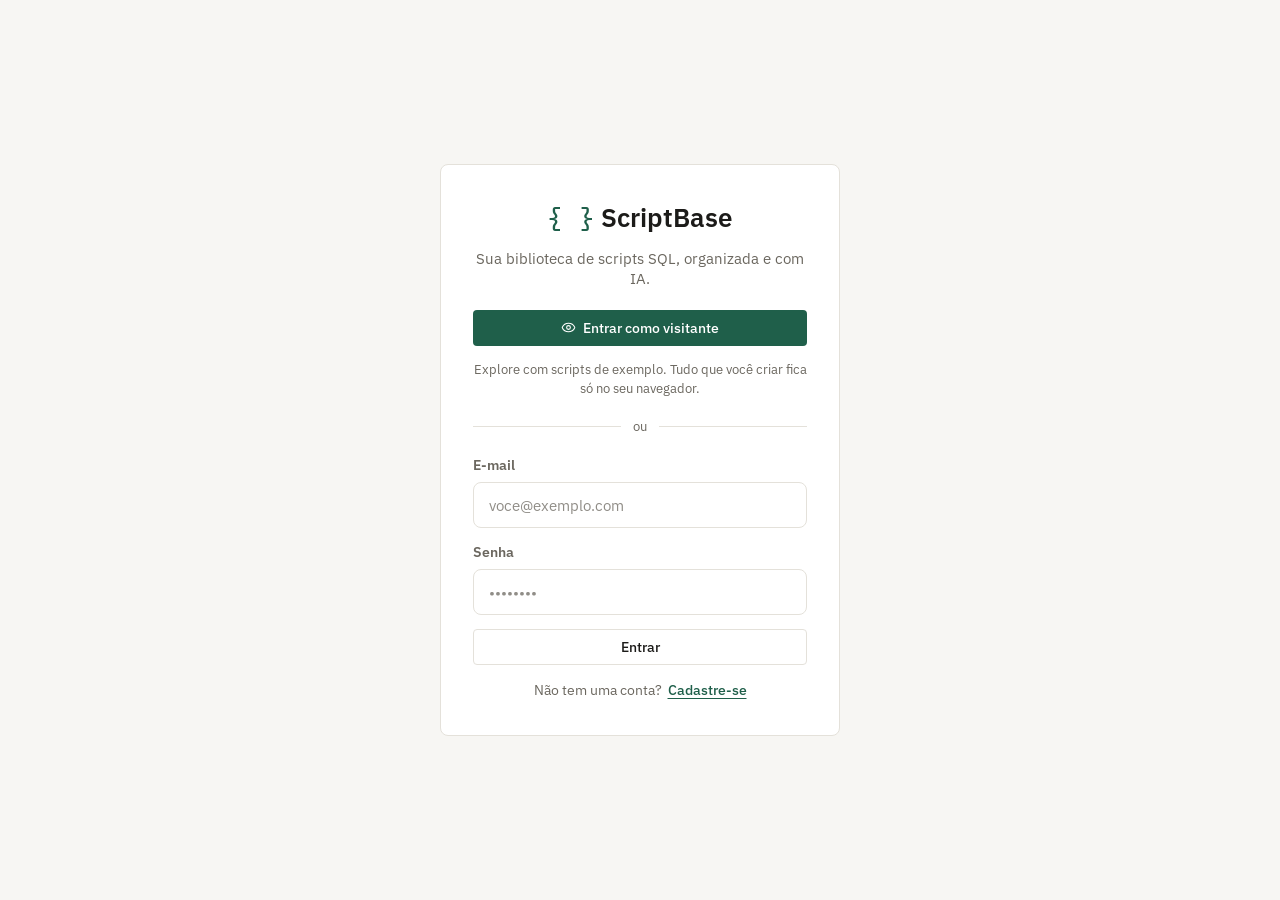
==== commit 376bf860: "feat: compartilhamento por link de convite e colaboracao em equipe Permite gerar links diretos para " ====
--- a/index.html
+++ b/index.html
@@ -31,6 +31,8 @@
         <symbol id="i-star" viewBox="0 0 24 24"><path d="m12 3 2.7 5.6 6.1.9-4.4 4.3 1 6.1L12 17l-5.4 2.9 1-6.1L3.2 9.5l6.1-.9L12 3Z"/></symbol>
         <symbol id="i-image" viewBox="0 0 24 24"><rect x="3" y="3" width="18" height="18" rx="2"/><circle cx="9" cy="9" r="2"/><path d="m21 15-3.1-3.1a2 2 0 0 0-2.8 0L6 21"/></symbol>
         <symbol id="i-eye" viewBox="0 0 24 24"><path d="M2.1 12.3a1 1 0 0 1 0-.7 10.8 10.8 0 0 1 19.8 0 1 1 0 0 1 0 .7 10.8 10.8 0 0 1-19.8 0"/><circle cx="12" cy="12" r="3"/></symbol>
+        <symbol id="i-users" viewBox="0 0 24 24"><path d="M16 21v-2a4 4 0 0 0-4-4H6a4 4 0 0 0-4 4v2"/><circle cx="9" cy="7" r="4"/><path d="M22 21v-2a4 4 0 0 0-3-3.87"/><path d="M16 3.13a4 4 0 0 1 0 7.75"/></symbol>
+        <symbol id="i-refresh" viewBox="0 0 24 24"><path d="M3 12a9 9 0 0 1 15-6.7L21 8"/><path d="M21 3v5h-5"/><path d="M21 12a9 9 0 0 1-15 6.7L3 16"/><path d="M3 21v-5h5"/></symbol>
     </svg>
 
     <!-- ============================================================
@@ -40,6 +42,11 @@
         <div class="auth-card">
             <div class="auth-logo"><span>{ }</span> ScriptBase</div>
             <p class="auth-tagline">Sua biblioteca de scripts SQL, organizada e com IA.</p>
+
+            <div class="auth-invite-banner" id="authInviteBanner" hidden>
+                <svg class="icon" aria-hidden="true"><use href="#i-users"/></svg>
+                <span>Você recebeu um convite para colaborar em uma equipe. Entre na sua conta ou cadastre-se abaixo para acessar.</span>
+            </div>
 
             <button type="button" class="btn btn-primary btn-block" id="btnVisitor"><svg class="icon" aria-hidden="true"><use href="#i-eye"/></svg>Entrar como visitante</button>
             <p class="auth-hint">Explore com scripts de exemplo. Tudo que você criar fica só no seu navegador.</p>
@@ -81,6 +88,7 @@
                     <kbd>/</kbd>
                 </div>
                 <button type="button" class="btn btn-ai" id="btnAiDiagnose" title="Cole o erro e a IA indica o script"><svg class="icon" aria-hidden="true"><use href="#i-alert"/></svg>Diagnosticar erro</button>
+                <button type="button" class="btn btn-quiet" id="btnTeam" title="Compartilhar com a equipe" hidden><svg class="icon" aria-hidden="true"><use href="#i-users"/></svg><span>Equipe</span></button>
                 <button type="button" class="btn btn-quiet" id="btnExport" title="Baixar backup em JSON"><svg class="icon" aria-hidden="true"><use href="#i-download"/></svg><span>Exportar</span></button>
                 <button type="button" class="btn btn-quiet" id="btnImport" title="Restaurar backup JSON"><svg class="icon" aria-hidden="true"><use href="#i-upload"/></svg><span>Importar</span></button>
                 <input type="file" id="importFile" accept=".json" hidden>
@@ -91,6 +99,7 @@
                     <button type="button" data-t="dark" aria-pressed="false">Escuro</button>
                 </div>
                 <div class="user-chip">
+                    <select id="workspaceSelect" class="workspace-select" hidden aria-label="Espaço de trabalho"></select>
                     <span class="user-badge" id="userBadge">Visitante</span>
                     <button type="button" class="btn btn-sm btn-outline" id="btnLogout">Sair</button>
                 </div>
@@ -251,6 +260,41 @@
         </div>
     </div>
 
+    <!-- ============================================================
+         MODAL: GERENCIAR EQUIPE E CONVITES
+         ============================================================ -->
+    <div class="overlay" id="teamOverlay" role="dialog" aria-modal="true" aria-labelledby="teamTitle">
+        <div class="modal modal-md">
+            <div class="modal-header">
+                <h2 id="teamTitle">Compartilhar com a equipe</h2>
+                <button type="button" class="btn btn-outline" id="btnTeamClose"><svg class="icon" aria-hidden="true"><use href="#i-x"/></svg>Fechar</button>
+            </div>
+            <div class="modal-body">
+                <div class="team-section">
+                    <label class="team-label" for="teamInviteLink">Link de convite direto</label>
+                    <p class="team-hint">Envie este link para seu colega de trabalho. Ao abrir, ele faz login ou cria o cadastro na hora e passa a colaborar na sua biblioteca imediatamente.</p>
+                    <div class="team-link-row">
+                        <input type="text" id="teamInviteLink" class="team-link-input" readonly spellcheck="false">
+                        <button type="button" class="btn btn-primary" id="btnCopyTeamLink"><svg class="icon" aria-hidden="true"><use href="#i-copy"/></svg>Copiar link</button>
+                    </div>
+                    <div class="team-link-actions">
+                        <button type="button" class="btn-link" id="btnRegenerateLink"><svg class="icon" aria-hidden="true"><use href="#i-refresh"/></svg>Gerar novo link (invalida o anterior)</button>
+                    </div>
+                </div>
+
+                <div class="team-section">
+                    <div class="team-members-header">
+                        <span class="team-label">Membros da equipe</span>
+                        <span class="team-count" id="teamMembersCount">0 membros</span>
+                    </div>
+                    <div id="teamMembersList" class="team-members-list">
+                        <!-- Itens renderizados via JS -->
+                    </div>
+                </div>
+            </div>
+        </div>
+    </div>
+
     <div id="toast" role="status" aria-live="polite"></div>
 
     <!-- Prism.js -->
--- a/styles.css
+++ b/styles.css
@@ -205,6 +205,12 @@
 .auth-logo { font-size: 1.6rem; font-weight: 600; color: var(--text); text-align: center; }
 .auth-logo span { color: var(--accent); font-family: var(--font-mono); font-weight: 500; }
 .auth-tagline { text-align: center; color: var(--muted); font-size: 0.95rem; margin-bottom: 8px; }
+.auth-invite-banner {
+    display: flex; align-items: center; gap: 10px; background: var(--hover);
+    border: 1px solid var(--accent); border-radius: 6px; padding: 10px 14px;
+    font-size: 0.85rem; color: var(--accent); margin-bottom: 6px; text-align: left; line-height: 1.4;
+}
+.auth-invite-banner .icon { width: 18px; height: 18px; flex-shrink: 0; }
 .auth-hint { font-size: 0.8rem; color: var(--muted); text-align: center; line-height: 1.5; }
 .auth-error { font-size: 0.85rem; color: var(--danger); text-align: center; }
 .auth-switch {
@@ -243,6 +249,12 @@
 .search-bar kbd { position: absolute; right: 9px; top: 50%; transform: translateY(-50%); pointer-events: none; }
 
 .user-chip { display: flex; align-items: center; gap: 8px; padding-left: 12px; border-left: 1px solid var(--line); }
+.workspace-select {
+    padding: 4px 8px; border-radius: 4px; border: 1px solid var(--line);
+    background: var(--card); color: var(--text); font-size: 0.82rem; font-family: var(--font-ui);
+    cursor: pointer; outline: none; max-width: 220px; text-overflow: ellipsis;
+}
+.workspace-select:focus-visible { border-color: var(--accent); }
 .user-badge {
     font-size: 0.75rem; font-weight: 600; padding: 4px 10px; border-radius: 4px;
     background: transparent; color: var(--warning); border: 1px solid var(--warning);
@@ -499,6 +511,38 @@
     margin: 0 !important; max-height: 220px; overflow: auto; font-size: 13px !important; line-height: 1.5 !important;
 }
 .vars-preview code { font-family: var(--font-mono) !important; text-shadow: none !important; }
+
+/* ==========================================================
+   EQUIPE E CONVITES
+   ========================================================== */
+.team-section { display: flex; flex-direction: column; gap: 8px; }
+.team-label { font-size: 0.88rem; font-weight: 600; color: var(--text); }
+.team-hint { font-size: 0.82rem; color: var(--muted); line-height: 1.5; }
+.team-link-row { display: flex; gap: 8px; align-items: center; }
+.team-link-input {
+    flex: 1; padding: 10px 12px; background: var(--code); border: 1px solid var(--line);
+    border-radius: 4px; font-family: var(--font-mono); font-size: 0.82rem; color: var(--text);
+    outline: none; text-overflow: ellipsis;
+}
+.team-link-actions { margin-top: 4px; }
+.team-members-header { display: flex; justify-content: space-between; align-items: center; margin-top: 10px; }
+.team-count { font-size: 0.8rem; color: var(--muted); }
+.team-members-list {
+    display: flex; flex-direction: column; gap: 6px; max-height: 220px; overflow-y: auto;
+    border: 1px solid var(--line); border-radius: 6px; padding: 6px; background: var(--card);
+}
+.team-member-item {
+    display: flex; justify-content: space-between; align-items: center; padding: 8px 12px;
+    border-radius: 4px; background: var(--bg); border: 1px solid var(--line); font-size: 0.85rem;
+}
+.team-member-info { display: flex; flex-direction: column; gap: 2px; }
+.team-member-email { font-weight: 500; color: var(--text); word-break: break-all; }
+.team-member-date { font-size: 0.75rem; color: var(--muted); }
+.team-member-badge {
+    font-size: 0.72rem; padding: 2px 6px; border-radius: 3px; background: var(--hover);
+    color: var(--accent); border: 1px solid var(--line); margin-left: 6px;
+}
+.team-empty { padding: 20px; text-align: center; color: var(--muted); font-size: 0.85rem; }
 
 /* ==========================================================
    TOAST
